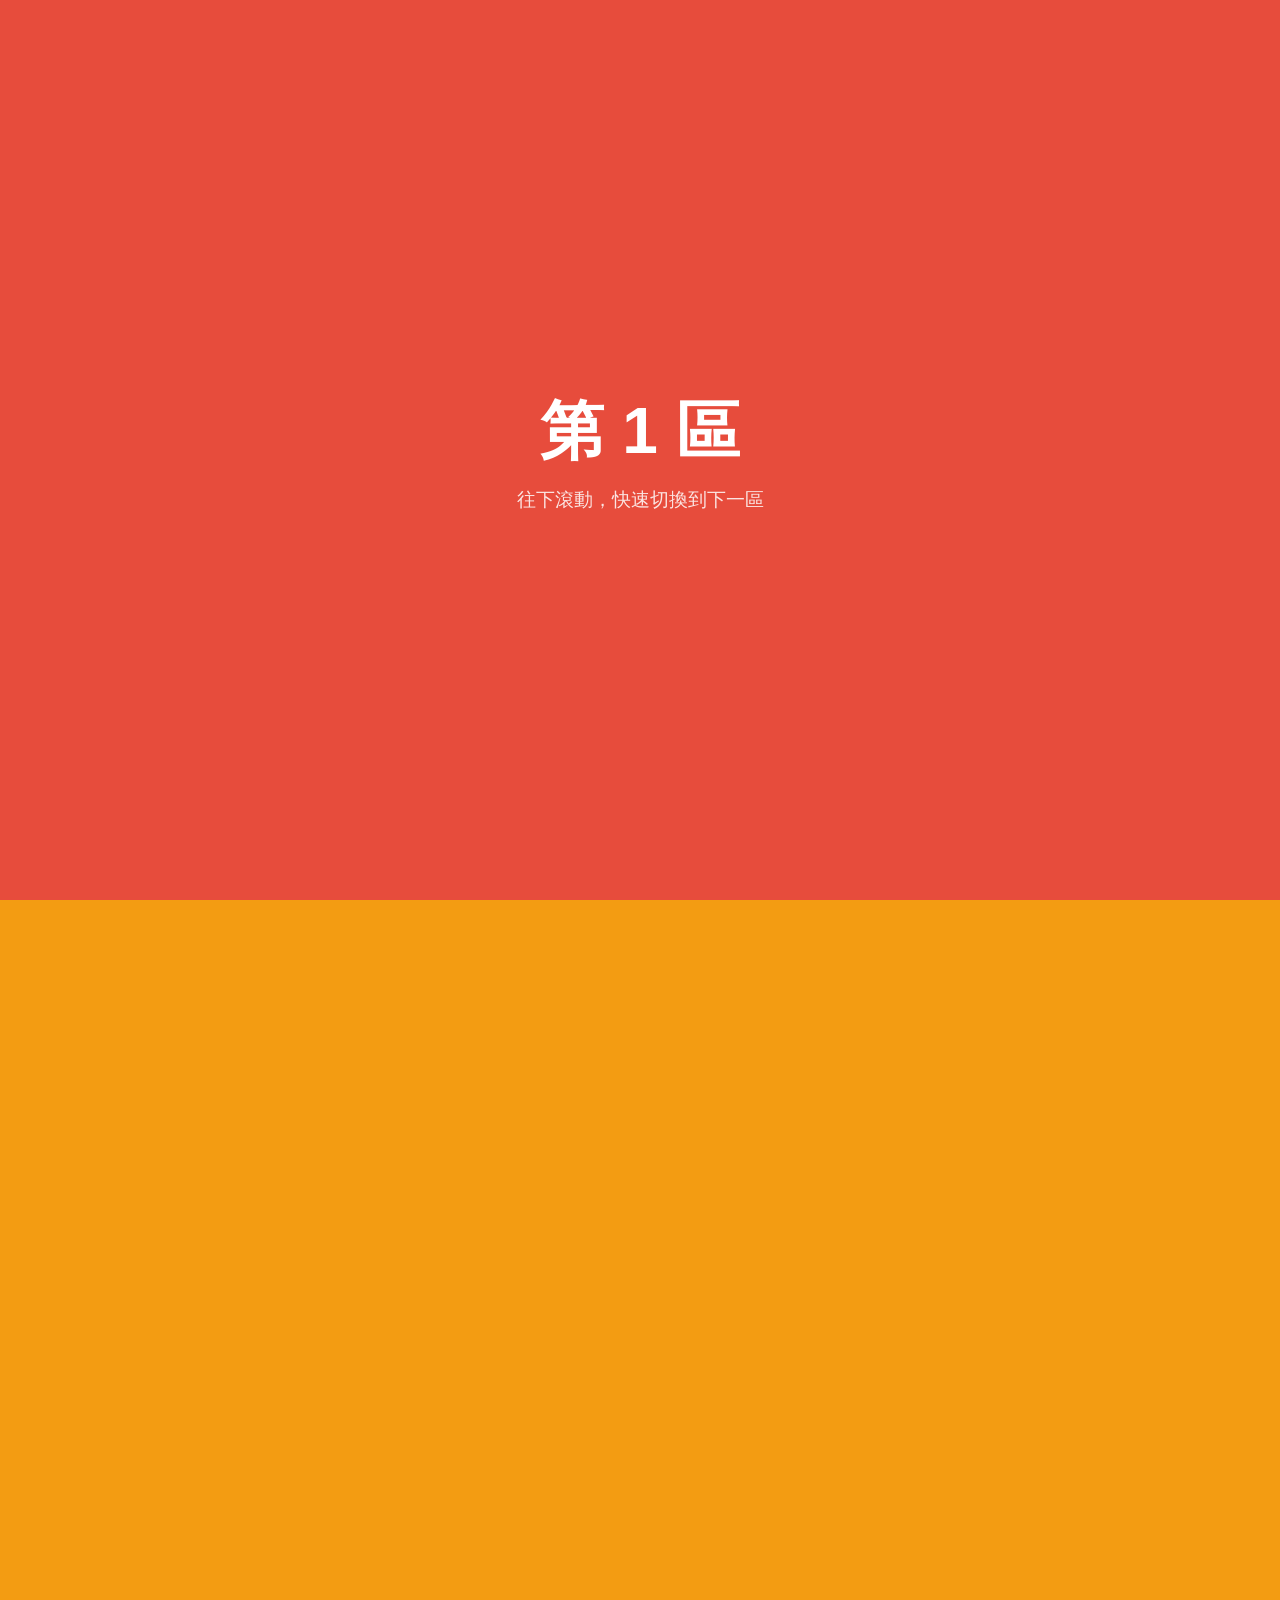
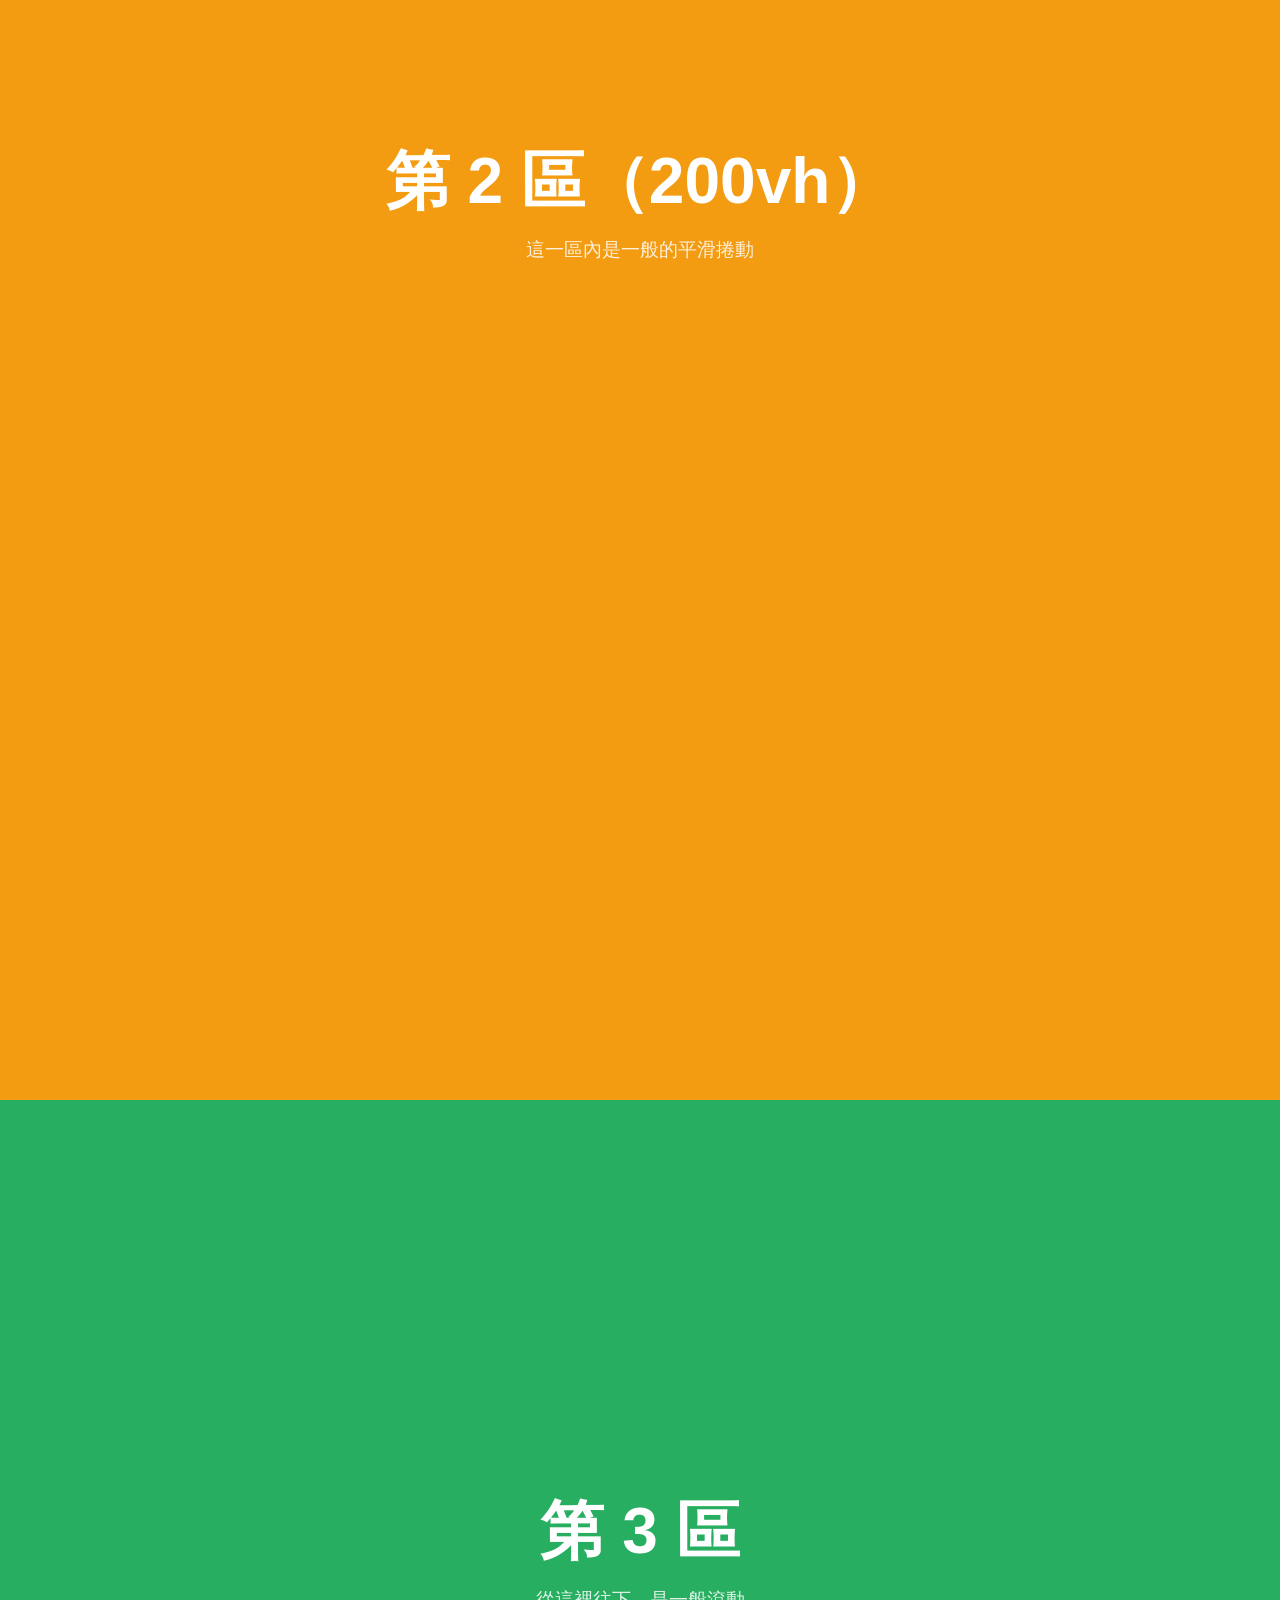
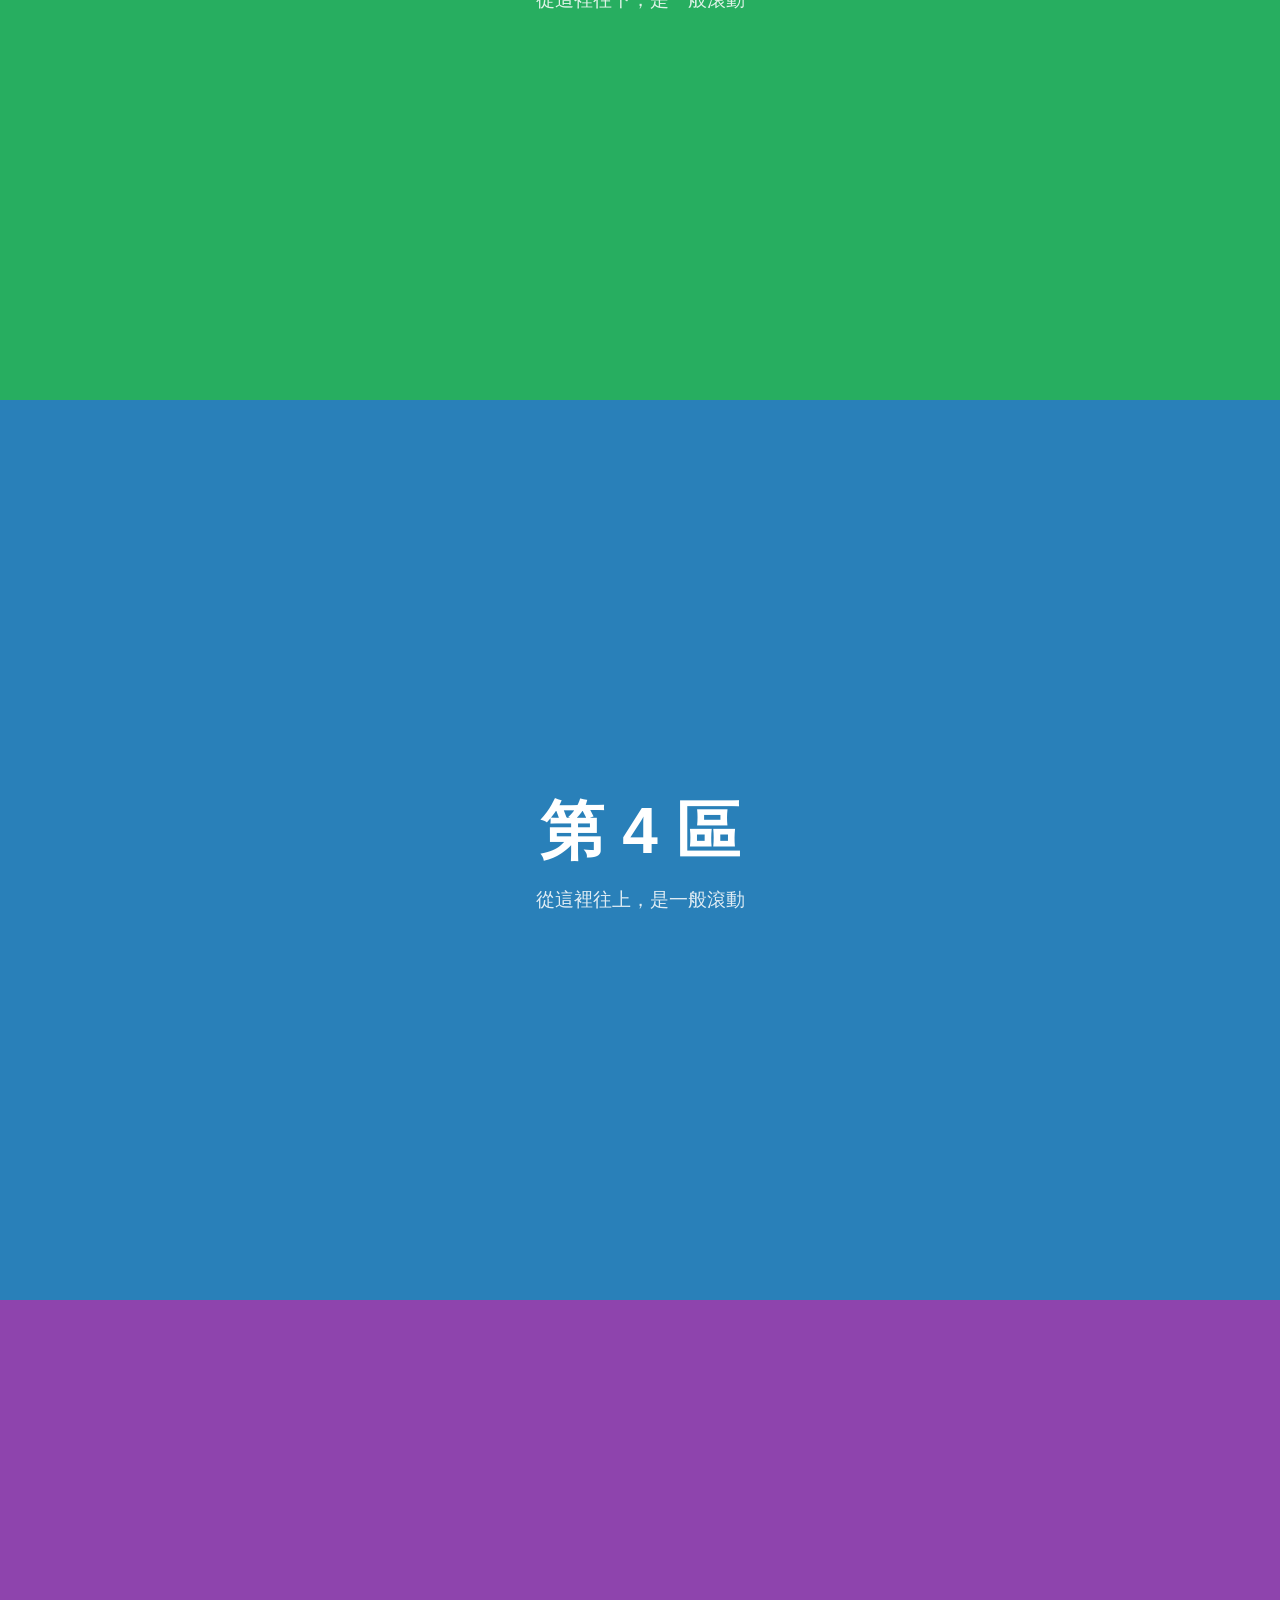
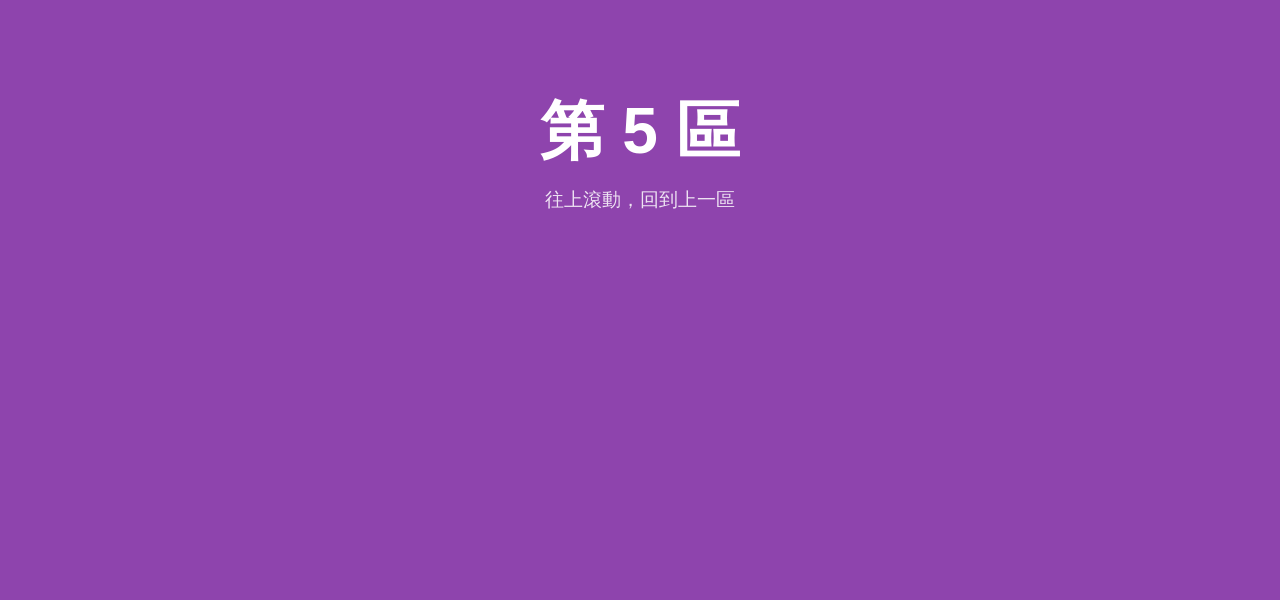
==== as06/AS06-AI-multuple-steps.html @ cae2fd7e "Create AS06-AI-multuple-steps.html" ====
<!DOCTYPE html>
<html lang="zh-Hant">
<head>
  <meta charset="UTF-8">
  <meta name="viewport" content="width=device-width, initial-scale=1.0">
  <title>全頁滾動示範</title>

  <style>
    /* ===== 基本重置：移除預設邊距 ===== */
    * {
      margin: 0;
      padding: 0;
      box-sizing: border-box;
    }

    body {
      font-family: "Noto Sans TC", "Microsoft JhengHei", sans-serif;
    }

    /* ===== 每一格區塊：高度 100vh（整個視窗高度），內容置中 ===== */
    .section {
      height: 100vh;
      display: flex;
      flex-direction: column;
      align-items: center;
      justify-content: center;
      color: #fff;
      text-align: center;
    }

    .section h1 {
      font-size: 4rem;
      margin-bottom: 12px;
    }

    .section p {
      font-size: 1.2rem;
      opacity: 0.85;
    }

    /* ===== 五個區塊各自使用不同的背景色 ===== */
    #sec1 { background: #e74c3c; } /* 紅 */
    #sec2 { background: #f39c12; height: 200vh; } /* 橘：高度改為 200vh */
    #sec3 { background: #27ae60; } /* 綠 */
    #sec4 { background: #2980b9; } /* 藍 */
    #sec5 { background: #8e44ad; } /* 紫 */
  </style>
</head>
<body>

  <!-- ===== 五個區塊（第 2 個為 200vh，其餘為 100vh） ===== -->
  <div class="section" id="sec1"><h1>第 1 區</h1><p>往下滾動，快速切換到下一區</p></div>
  <div class="section" id="sec2"><h1>第 2 區（200vh）</h1><p>這一區內是一般的平滑捲動</p></div>
  <div class="section" id="sec3"><h1>第 3 區</h1><p>從這裡往下，是一般滾動</p></div>
  <div class="section" id="sec4"><h1>第 4 區</h1><p>從這裡往上，是一般滾動</p></div>
  <div class="section" id="sec5"><h1>第 5 區</h1><p>往上滾動，回到上一區</p></div>

  <!-- 載入 jQuery -->
  <script src="https://code.jquery.com/jquery-3.7.1.min.js"></script>

  <script>
    $(function () {

      /* ================= 可調整的參數 ================= */
      var DURATION     = 500;   // 整頁切換的動畫時間（毫秒）
      var TOLERANCE    = 2;     // 位置判斷的容許誤差（像素）
      var WHEEL_SPEED  = 1.275; // 自由滾動區：滾輪距離倍率（越大滑越遠）
      var EASE         = 0.22;  // 自由滾動區：緩動係數（0~1，越大追得越快）
      var GESTURE_GAP  = 200;   // 判定「新的一次滾動」所需的滾輪停頓時間（毫秒）

      /* ================= 狀態變數 ================= */
      var isAnimating  = false; // 是否正在做整頁切換動畫
      var lastWheelAt  = 0;      // 上一次收到滾輪事件的時間
      var freeY        = 0;      // 自由滾動區：目前（平滑中的）位置
      var freeTarget   = 0;      // 自由滾動區：目標位置
      var freeRunning  = false;  // 自由滾動的平滑動畫是否在執行
      var rafId        = null;   // requestAnimationFrame 的編號

      /**
       * 取得版面的關鍵位置（以 h = 視窗高度為單位）
       * 區塊位置：第1區 0~h、第2區 h~3h（200vh）、第3區 3h~4h、第4區 4h~5h、第5區 5h~6h
       * 因為頁面最多只能捲到 5h（視窗頂端），所以「停靠點」為 0、h、2h、3h、4h、5h
       */
      function getLayout() {
        var h = $(window).height();

        return {
          // 所有「整頁切換」可停靠的位置
          stops: [0, h, 2 * h, 3 * h, 4 * h, 5 * h],

          // 自由（一般）滾動區：
          //  區域 A：第 2 區內部（h ~ 2h）
          //  區域 B：第 3、4 區之間（3h ~ 4h）
          // up / down 是「在邊界再繼續滾」時要整頁切換到的位置
          zones: [
            { min: h,     max: 2 * h, up: 0,     down: 3 * h },
            { min: 3 * h, max: 4 * h, up: 2 * h, down: 5 * h }
          ]
        };
      }

      /**
       * 整頁切換：平滑捲動到指定的像素位置
       * @param {number} pos 要捲到的位置（像素）
       */
      function goToPosition(pos) {
        stopFreeScroll();             // 先停止自由滾動的平滑動畫
        isAnimating = true;

        $('html, body').stop().animate(
          { scrollTop: pos },
          DURATION,
          'swing',
          function () {
            isAnimating = false;      // 動畫結束，解除鎖定
          }
        );
      }

      /** 停止自由滾動區的平滑動畫 */
      function stopFreeScroll() {
        freeRunning = false;
        if (rafId) {
          cancelAnimationFrame(rafId);
          rafId = null;
        }
      }

      /**
       * 自由滾動區的平滑動畫迴圈
       * 每一幀都讓目前位置「追」向目標位置一小段距離，
       * 就會產生類似慣性、快速滑動的順暢效果。
       */
      function freeLoop() {
        var diff = freeTarget - freeY;

        if (Math.abs(diff) < 0.5) {
          // 已經非常接近目標：直接貼齊並結束動畫
          freeY = freeTarget;
          window.scrollTo(0, freeY);
          freeRunning = false;
          rafId = null;
          return;
        }

        freeY += diff * EASE;         // 每幀前進剩餘距離的一部分
        window.scrollTo(0, freeY);
        rafId = requestAnimationFrame(freeLoop);
      }

      /**
       * 滾輪事件處理
       * 使用原生 addEventListener 並設定 passive:false，
       * 才能在需要時呼叫 preventDefault() 阻止瀏覽器預設的滾動。
       */
      document.addEventListener('wheel', function (e) {

        var now = Date.now();
        // 與上一次滾輪事件的間隔：間隔夠長，代表使用者開始了「新的一次滾動」
        var isNewGesture = (now - lastWheelAt) > GESTURE_GAP;
        lastWheelAt = now;

        // 整頁切換動畫進行中：阻止預設滾動並忽略這次滾輪
        if (isAnimating) {
          e.preventDefault();
          return;
        }

        var layout = getLayout();
        var y      = $(window).scrollTop();   // 目前捲動位置
        var dir    = e.deltaY > 0 ? 1 : -1;   // 方向：往下 = 1，往上 = -1

        // 找出目前位置是否落在某個自由滾動區內
        var zone = null;
        for (var i = 0; i < layout.zones.length; i++) {
          var z = layout.zones[i];
          if (y >= z.min - TOLERANCE && y <= z.max + TOLERANCE) {
            zone = z;
            break;
          }
        }

        // ---------- 情況 A：位於自由滾動區（一般平滑捲動） ----------
        if (zone) {

          e.preventDefault(); // 由程式接手，才能做平滑效果並限制範圍

          // 在區域頂端又往上滾：必須是「新的一次滾動」才整頁切換，
          // 避免快速滑動時慣性一路衝過邊界
          if (y <= zone.min + TOLERANCE && dir < 0) {
            if (isNewGesture) { goToPosition(zone.up); }
            return;
          }

          // 在區域底端又往下滾：同理，必須是新的一次滾動才整頁切換
          if (y >= zone.max - TOLERANCE && dir > 0) {
            if (isNewGesture) { goToPosition(zone.down); }
            return;
          }

          // 一般滾動：若平滑動畫沒有在跑，先把位置同步為目前實際位置
          if (!freeRunning) {
            freeY      = y;
            freeTarget = y;
          }

          // 依滾輪量累加目標位置，並限制在該自由滾動區範圍內
          freeTarget += e.deltaY * WHEEL_SPEED;
          freeTarget  = Math.max(zone.min, Math.min(zone.max, freeTarget));

          // 啟動平滑動畫迴圈（若已在跑則不重複啟動）
          if (!freeRunning) {
            freeRunning = true;
            rafId = requestAnimationFrame(freeLoop);
          }
          return;
        }

        // ---------- 情況 B：其他位置（整頁切換） ----------
        e.preventDefault();                       // 阻止一般滾動

        var target = null;
        var stops  = layout.stops;

        if (dir > 0) {
          // 往下：找出比目前位置大的最近停靠點
          for (var j = 0; j < stops.length; j++) {
            if (stops[j] > y + TOLERANCE) { target = stops[j]; break; }
          }
        } else {
          // 往上：找出比目前位置小的最近停靠點
          for (var k = stops.length - 1; k >= 0; k--) {
            if (stops[k] < y - TOLERANCE) { target = stops[k]; break; }
          }
        }

        if (target !== null) {
          goToPosition(target);
        }

      }, { passive: false });

    });
  </script>
</body>
</html>
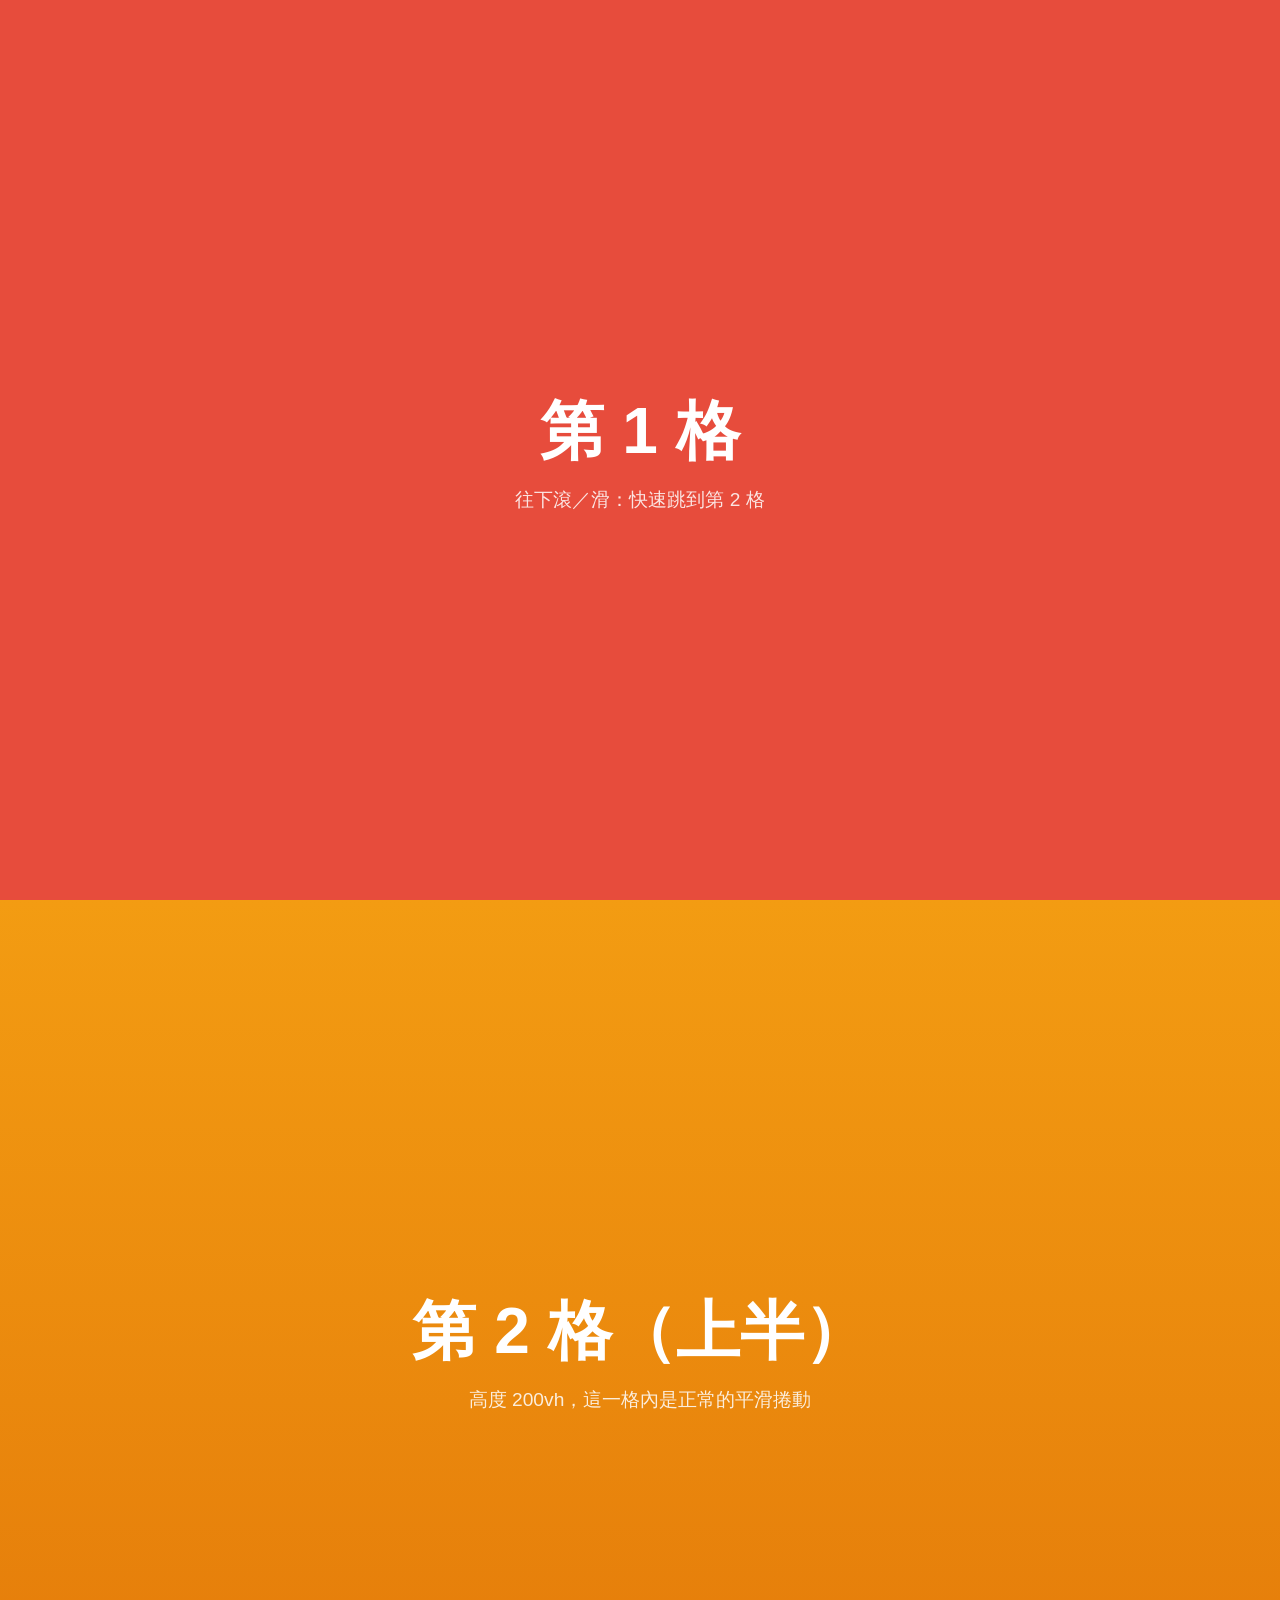
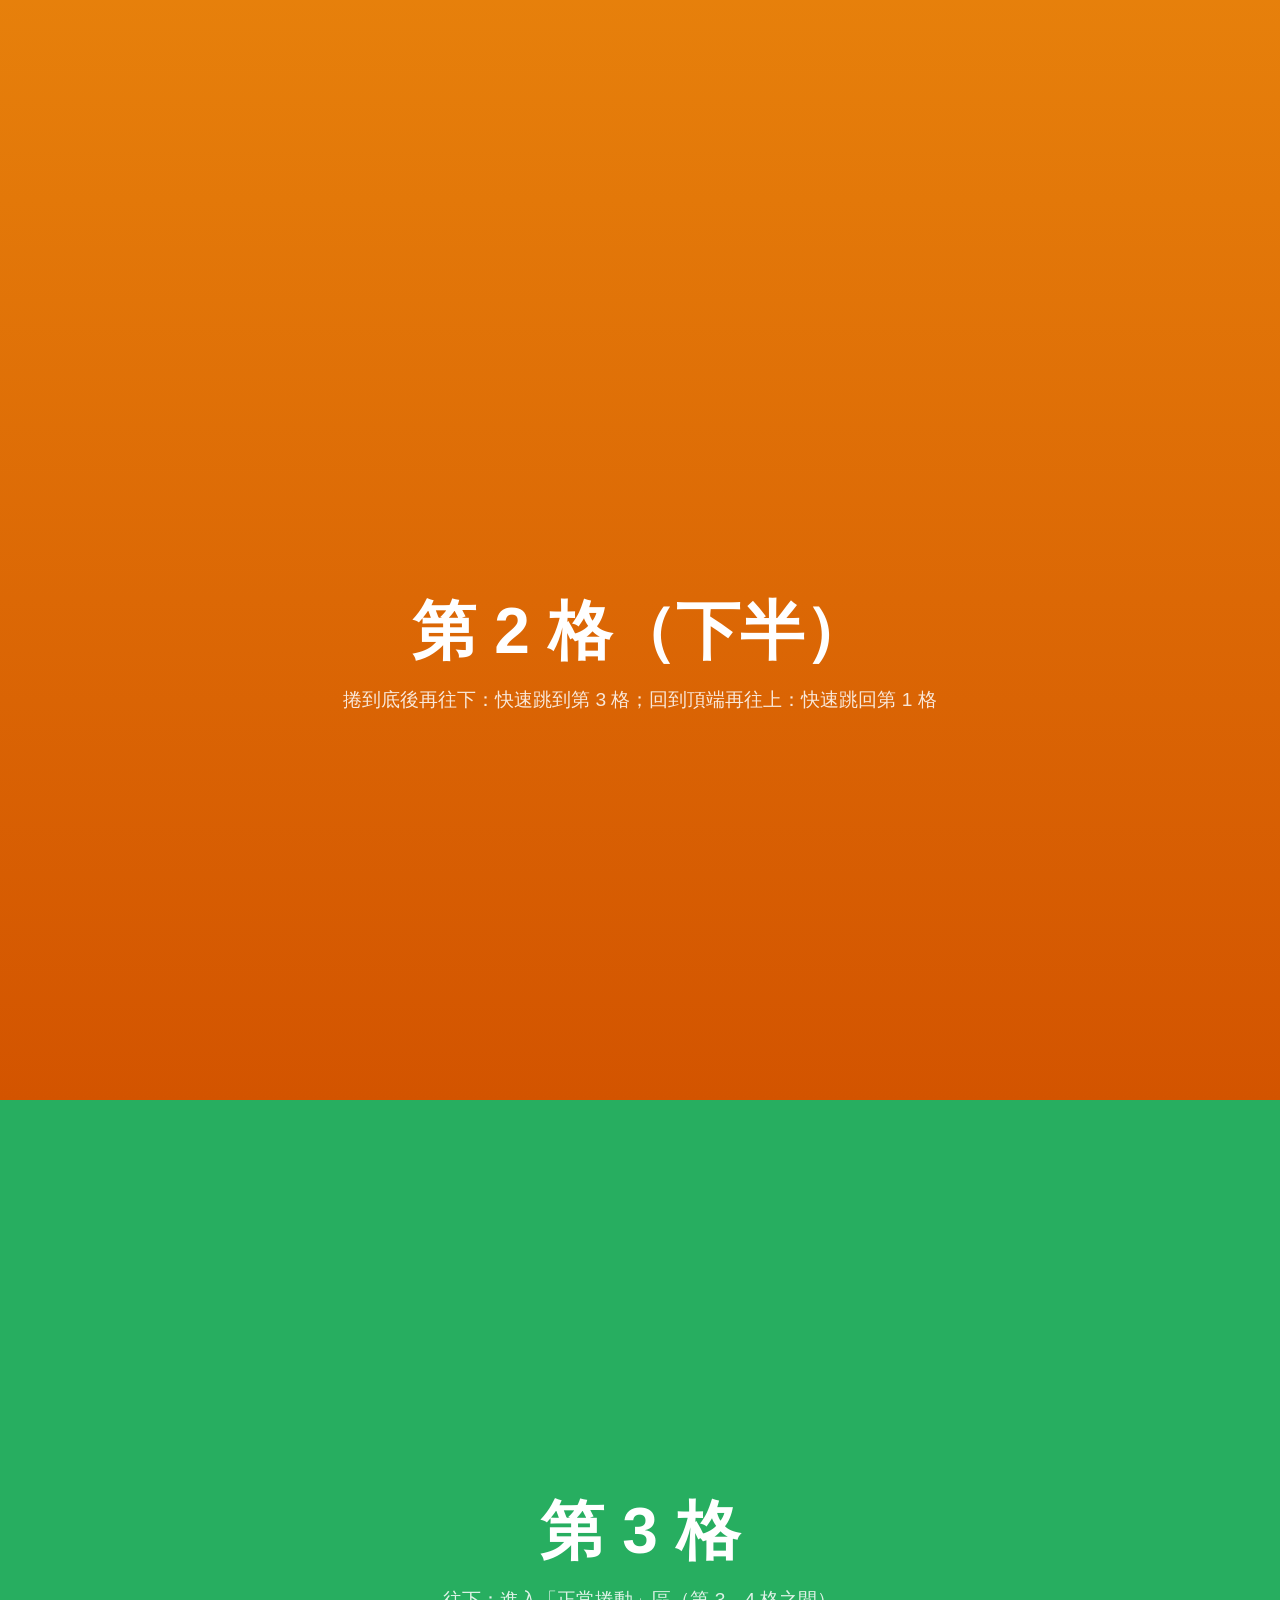
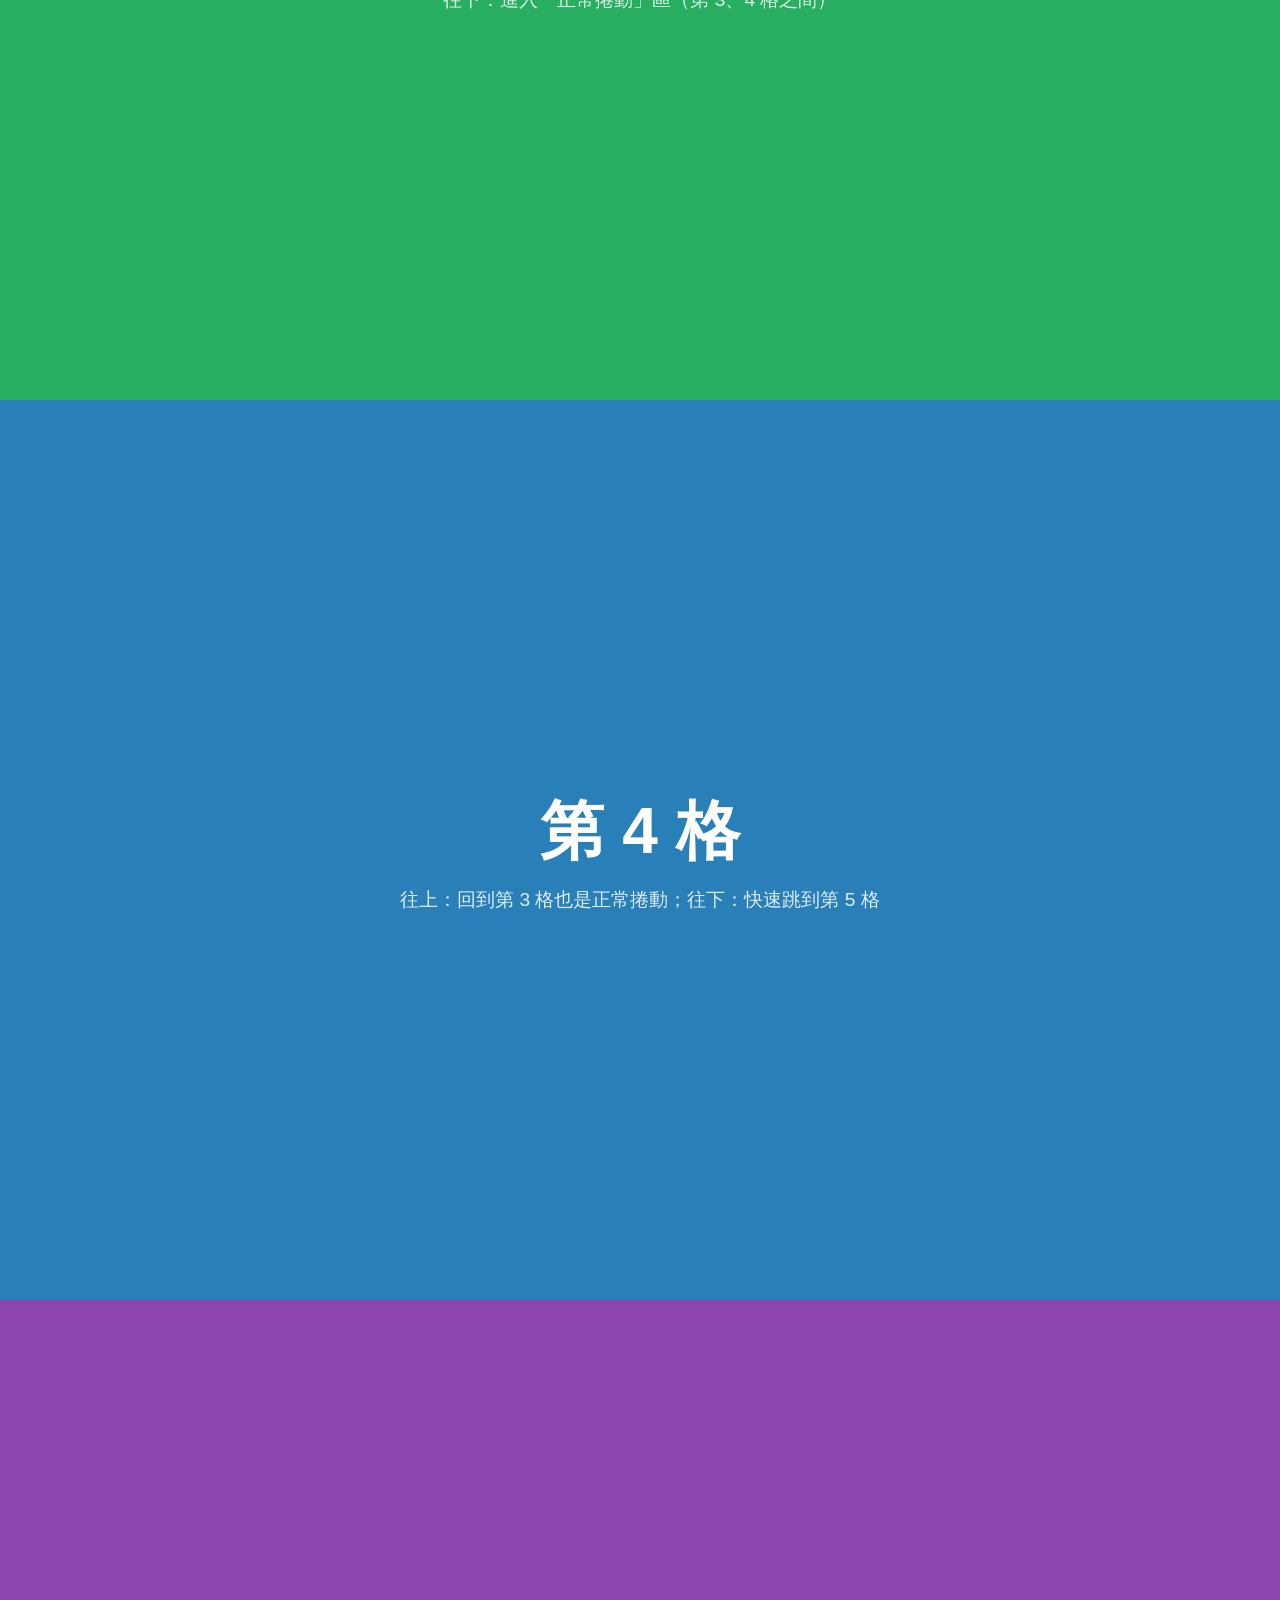
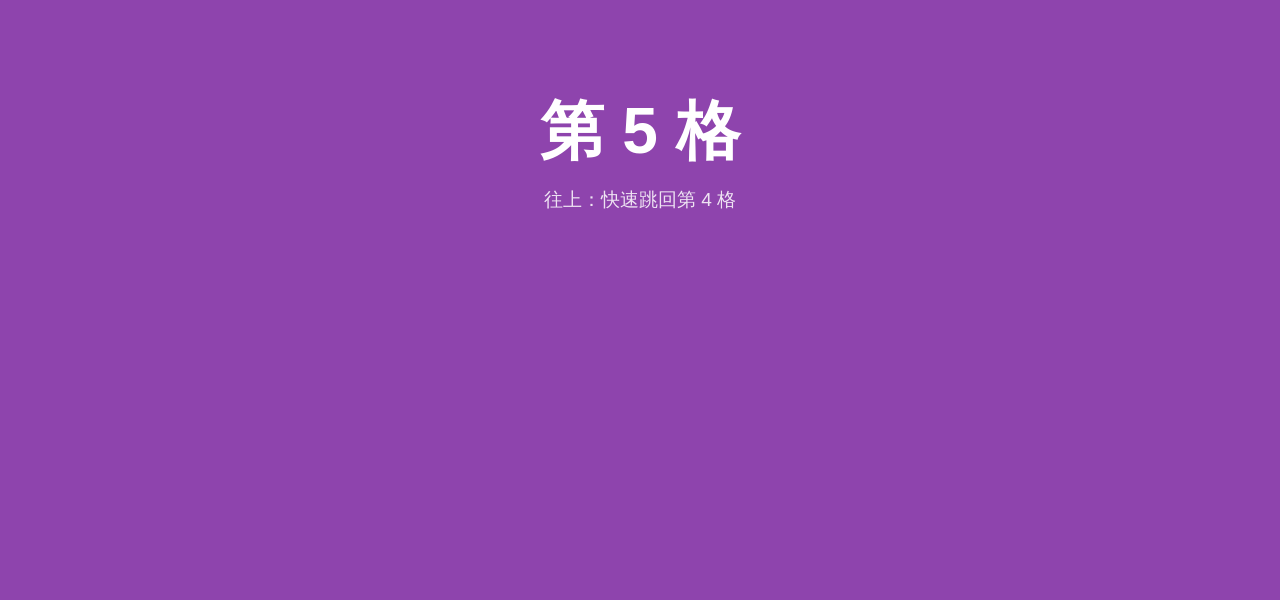
==== commit d998d283: "Update AS06-AI-multuple-steps.html" ====
--- a/as06/AS06-AI-multuple-steps.html
+++ b/as06/AS06-AI-multuple-steps.html
@@ -3,29 +3,35 @@
 <head>
   <meta charset="UTF-8">
   <meta name="viewport" content="width=device-width, initial-scale=1.0">
-  <title>全頁滾動示範</title>
+  <title>全螢幕分頁捲動</title>
 
   <style>
-    /* ===== 基本重置：移除預設邊距 ===== */
+    /* ===== 基本重置 ===== */
     * {
       margin: 0;
       padding: 0;
       box-sizing: border-box;
     }
 
+    /* 關閉邊緣回彈與下拉重新整理，避免干擾 JS 控制的捲動 */
+    html, body {
+      overscroll-behavior: none;
+    }
+
     body {
       font-family: "Noto Sans TC", "Microsoft JhengHei", sans-serif;
-    }
-
-    /* ===== 每一格區塊：高度 100vh（整個視窗高度），內容置中 ===== */
+      color: #fff;
+    }
+
+    /* ===== 每一個區塊：高度 100vh，內容置中 ===== */
     .section {
-      height: 100vh;
-      display: flex;
+      height: 100vh;              /* 高度剛好等於視窗高度 */
+      display: flex;              /* 用 flex 讓文字上下左右置中 */
       flex-direction: column;
+      justify-content: center;
       align-items: center;
-      justify-content: center;
-      color: #fff;
       text-align: center;
+      padding: 0 20px;
     }
 
     .section h1 {
@@ -38,22 +44,64 @@
       opacity: 0.85;
     }
 
-    /* ===== 五個區塊各自使用不同的背景色 ===== */
-    #sec1 { background: #e74c3c; } /* 紅 */
-    #sec2 { background: #f39c12; height: 200vh; } /* 橘：高度改為 200vh */
-    #sec3 { background: #27ae60; } /* 綠 */
-    #sec4 { background: #2980b9; } /* 藍 */
-    #sec5 { background: #8e44ad; } /* 紫 */
+    /* ===== 第 2 格：高度改為 200vh，內容由上而下排列 ===== */
+    #s2 {
+      height: 200vh;
+      justify-content: flex-start;
+    }
+
+    /* 第 2 格裡的上、下兩半，各佔 100vh，文字各自置中 */
+    .half {
+      height: 100vh;
+      width: 100%;
+      display: flex;
+      flex-direction: column;
+      justify-content: center;
+      align-items: center;
+      text-align: center;
+    }
+
+    /* ===== 五個不同顏色的色塊 ===== */
+    #s1 { background: #e74c3c; }  /* 紅 */
+    #s2 { background: linear-gradient(#f39c12, #d35400); }  /* 橘（漸層，方便看出正在捲動） */
+    #s3 { background: #27ae60; }  /* 綠 */
+    #s4 { background: #2980b9; }  /* 藍 */
+    #s5 { background: #8e44ad; }  /* 紫 */
   </style>
 </head>
 <body>
 
-  <!-- ===== 五個區塊（第 2 個為 200vh，其餘為 100vh） ===== -->
-  <div class="section" id="sec1"><h1>第 1 區</h1><p>往下滾動，快速切換到下一區</p></div>
-  <div class="section" id="sec2"><h1>第 2 區（200vh）</h1><p>這一區內是一般的平滑捲動</p></div>
-  <div class="section" id="sec3"><h1>第 3 區</h1><p>從這裡往下，是一般滾動</p></div>
-  <div class="section" id="sec4"><h1>第 4 區</h1><p>從這裡往上，是一般滾動</p></div>
-  <div class="section" id="sec5"><h1>第 5 區</h1><p>往上滾動，回到上一區</p></div>
+  <!-- 5 個 100vh 的 div -->
+  <div class="section" id="s1">
+    <h1>第 1 格</h1>
+    <p>往下滾／滑：快速跳到第 2 格</p>
+  </div>
+
+  <div class="section" id="s2">
+    <div class="half">
+      <h1>第 2 格（上半）</h1>
+      <p>高度 200vh，這一格內是正常的平滑捲動</p>
+    </div>
+    <div class="half">
+      <h1>第 2 格（下半）</h1>
+      <p>捲到底後再往下：快速跳到第 3 格；回到頂端再往上：快速跳回第 1 格</p>
+    </div>
+  </div>
+
+  <div class="section" id="s3">
+    <h1>第 3 格</h1>
+    <p>往下：進入「正常捲動」區（第 3、4 格之間）</p>
+  </div>
+
+  <div class="section" id="s4">
+    <h1>第 4 格</h1>
+    <p>往上：回到第 3 格也是正常捲動；往下：快速跳到第 5 格</p>
+  </div>
+
+  <div class="section" id="s5">
+    <h1>第 5 格</h1>
+    <p>往上：快速跳回第 4 格</p>
+  </div>
 
   <!-- 載入 jQuery -->
   <script src="https://code.jquery.com/jquery-3.7.1.min.js"></script>
@@ -61,184 +109,292 @@
   <script>
     $(function () {
 
-      /* ================= 可調整的參數 ================= */
-      var DURATION     = 500;   // 整頁切換的動畫時間（毫秒）
-      var TOLERANCE    = 2;     // 位置判斷的容許誤差（像素）
-      var WHEEL_SPEED  = 1.275; // 自由滾動區：滾輪距離倍率（越大滑越遠）
-      var EASE         = 0.22;  // 自由滾動區：緩動係數（0~1，越大追得越快）
-      var GESTURE_GAP  = 200;   // 判定「新的一次滾動」所需的滾輪停頓時間（毫秒）
-
-      /* ================= 狀態變數 ================= */
-      var isAnimating  = false; // 是否正在做整頁切換動畫
-      var lastWheelAt  = 0;      // 上一次收到滾輪事件的時間
-      var freeY        = 0;      // 自由滾動區：目前（平滑中的）位置
-      var freeTarget   = 0;      // 自由滾動區：目標位置
-      var freeRunning  = false;  // 自由滾動的平滑動畫是否在執行
-      var rafId        = null;   // requestAnimationFrame 的編號
-
-      /**
-       * 取得版面的關鍵位置（以 h = 視窗高度為單位）
-       * 區塊位置：第1區 0~h、第2區 h~3h（200vh）、第3區 3h~4h、第4區 4h~5h、第5區 5h~6h
-       * 因為頁面最多只能捲到 5h（視窗頂端），所以「停靠點」為 0、h、2h、3h、4h、5h
-       */
-      function getLayout() {
-        var h = $(window).height();
-
-        return {
-          // 所有「整頁切換」可停靠的位置
-          stops: [0, h, 2 * h, 3 * h, 4 * h, 5 * h],
-
-          // 自由（一般）滾動區：
-          //  區域 A：第 2 區內部（h ~ 2h）
-          //  區域 B：第 3、4 區之間（3h ~ 4h）
-          // up / down 是「在邊界再繼續滾」時要整頁切換到的位置
-          zones: [
-            { min: h,     max: 2 * h, up: 0,     down: 3 * h },
-            { min: 3 * h, max: 4 * h, up: 2 * h, down: 5 * h }
-          ]
-        };
-      }
-
-      /**
-       * 整頁切換：平滑捲動到指定的像素位置
-       * @param {number} pos 要捲到的位置（像素）
-       */
-      function goToPosition(pos) {
-        stopFreeScroll();             // 先停止自由滾動的平滑動畫
-        isAnimating = true;
-
-        $('html, body').stop().animate(
-          { scrollTop: pos },
-          DURATION,
-          'swing',
-          function () {
-            isAnimating = false;      // 動畫結束，解除鎖定
+      /* =====================================================
+       * 設定參數
+       * ===================================================== */
+      var DURATION    = 600;  // 「快速跳轉」動畫時間（毫秒）
+      var QUIET_GAP   = 120;  // 滾輪事件中斷超過這段時間，視為「新的一次手勢」（毫秒）
+      var LOCK_MAX    = 500;  // 跳轉後鎖定超過這段時間，只要滾動力道夠大（≥ BIG_DELTA）就視為新手勢
+      var BIG_DELTA   = 40;   // 上面所說的「力道夠大」門檻（像素）
+      var FREE_EASE   = 0.3;  // 正常捲動區的平滑係數（0~1）：越大越跟手，越小越滑順
+      var FREE_STEP   = 150;  // 正常捲動區內，單次滾輪事件最多移動的像素（避免用力一滑速度暴衝）
+      var EDGE_HOLD   = 250;  // 碰到第 3、4 格邊界後，至少等這段時間才可能解鎖（毫秒）
+      var TOUCH_MIN   = 10;   // 手機：手指移動超過這個像素就立即切換頁面（數值小 = 很靈敏）
+      var EPS         = 2;    // 位置判斷的容許誤差（像素）
+
+      /* =====================================================
+       * 狀態變數
+       * ===================================================== */
+      var $page       = $('html, body');
+      var animating   = false;  // 快速跳轉動畫進行中
+      var animTimer   = null;   // 保險計時器：確保 animating 一定會被解除
+      var locked      = false;  // 鎖定：跳轉或碰到邊界後，等「新的一次手勢」才解鎖（避免觸控板慣性連跳）
+      var lockedSince = 0;      // 開始鎖定（或動畫結束）的時間
+      var allowForce  = true;   // 鎖定期間，是否允許用「鎖定很久後力道夠大」判定為新手勢（只用在跳轉後）
+      var lockDir     = 0;      // 鎖定當下的滾動方向（1 = 往下，-1 = 往上）
+      var sawDecline  = false;  // 鎖定期間是否已看到力道變小（代表慣性滑動已開始減速）
+      var lastWheel   = 0;      // 上一次收到滾輪事件的時間
+      var lastAbs     = 0;      // 上一次滾輪事件的力道（絕對值）
+      var freeTarget  = null;   // 正常捲動區內累積的目標位置（避免用過時的 scrollTop 計算而衝過頭）
+      var freeTimer   = null;   // 閒置一段時間後，清掉 freeTarget
+      var freeCurrent = null;   // 正常捲動區目前「實際顯示」的位置（會以緩動追向 freeTarget）
+      var freeRaf     = null;   // requestAnimationFrame 的編號
+      var edgeLock    = false;  // 目前的鎖定是否為「碰到邊界」造成的
+
+      /* =====================================================
+       * 工具函式
+       * ===================================================== */
+
+      /* 一個區塊的高度（= 100vh 的實際像素） */
+      function H() {
+        return $('#s1').outerHeight();
+      }
+
+      /* 「正常捲動區」清單，單位是「一個視窗高度（100vh）」的倍數，指的是 scrollTop 的範圍：
+         - [1, 2]：第 2 格（200vh）頂端 ～ 第 2 格底端
+                   （scrollTop = 2 倍時，視窗底端剛好就是第 2 格的底端）
+         - [3, 4]：第 3 格頂端 ～ 第 4 格頂端
+         版面位置：第 1 格 0~1、第 2 格 1~3、第 3 格 3~4、第 4 格 4~5、第 5 格 5~6 */
+      var FREE_ZONES = [[1, 2], [3, 4]];
+      var LAST_STOP  = 5;   // 最後一個停靠位置（第 5 格頂端 = 5 倍視窗高度）
+
+      /* 找出「目前位置 + 滾動方向」所在的正常捲動區，回傳 [下邊界, 上邊界]（像素），不在任何正常捲動區則回傳 null
+         - 往下：區頂端（含）～ 區底端（不含）
+         - 往上：區底端（含）～ 區頂端（不含） */
+      function findZone(st, down) {
+        var h = H();
+        for (var i = 0; i < FREE_ZONES.length; i++) {
+          var a = FREE_ZONES[i][0] * h, b = FREE_ZONES[i][1] * h;
+          var hit = down
+            ? (st >= a - EPS && st <  b - EPS)
+            : (st >  a + EPS && st <= b + EPS);
+          if (hit) { return [a, b]; }
+        }
+        return null;
+      }
+
+      /* 限制數值範圍 */
+      function clamp(v, min, max) {
+        return Math.max(min, Math.min(max, v));
+      }
+
+      /* 正常捲動區的平滑動畫：每一個畫面影格，讓實際位置往目標位置靠近一部分。
+         比起每次滾輪事件都重新啟動 jQuery 動畫，這樣不會斷斷續續，觸控板的細小滾動也很順 */
+      function freeTick() {
+        var diff = freeTarget - freeCurrent;
+        if (Math.abs(diff) < 0.5) {            // 已經很接近：直接到位並結束
+          freeCurrent = freeTarget;
+          window.scrollTo(0, freeCurrent);
+          freeRaf = null;
+          return;
+        }
+        freeCurrent += diff * FREE_EASE;
+        window.scrollTo(0, freeCurrent);
+        freeRaf = requestAnimationFrame(freeTick);
+      }
+
+      /* 開始（或繼續）正常捲動區的平滑動畫 */
+      function startFree() {
+        if (freeCurrent === null) { freeCurrent = $(window).scrollTop(); }
+        if (!freeRaf) { freeRaf = requestAnimationFrame(freeTick); }
+      }
+
+      /* 取消正常捲動區的平滑動畫與相關狀態 */
+      function cancelFree() {
+        if (freeRaf) { cancelAnimationFrame(freeRaf); freeRaf = null; }
+        freeCurrent = null;
+        freeTarget  = null;
+      }
+
+      /* 目前位置在指定方向上，是否屬於「正常捲動區」 */
+      function inFreeZone(st, down) {
+        return findZone(st, down) !== null;
+      }
+
+      /* 結束跳轉狀態（動畫完成、被中斷、或保險計時器到時都會呼叫） */
+      function finishAnim() {
+        animating   = false;
+        lockedSince = Date.now();
+        clearTimeout(animTimer);
+      }
+
+      /* 停止目前的動畫；一定同時解除 animating，避免卡死而完全無法捲動 */
+      function stopAnim() {
+        $page.stop(true);
+        animating = false;
+        clearTimeout(animTimer);
+      }
+
+      /* 快速跳轉到指定位置（動畫期間鎖定） */
+      function goTo(targetTop, down) {
+        stopAnim();
+        animating  = true;
+        locked     = true;       // 動畫結束後仍需等「新手勢」才解鎖
+        allowForce = true;
+        lockDir    = down ? 1 : -1;
+        sawDecline = false;
+        edgeLock   = false;
+        cancelFree();
+        $page.animate({ scrollTop: targetTop }, DURATION, finishAnim);
+        // 保險：就算動畫的完成回呼沒被呼叫，也一定會解除 animating
+        animTimer = setTimeout(finishAnim, DURATION + 150);
+      }
+
+      /* 根據目前位置與方向，跳到上一格／下一格 */
+      function snapStep(st, down) {
+        var h = H();
+        var index  = Math.round(st / h);                       // 目前在第幾格（0~4）
+        var target = clamp(index + (down ? 1 : -1), 0, LAST_STOP);   // 目標停靠位置
+        if (target !== index) {
+          goTo(target * h, down);
+        }
+      }
+
+      /* =====================================================
+       * 滑鼠滾輪／觸控板
+       * ===================================================== */
+      function onWheel(e) {
+        if (e.ctrlKey) { return; }                 // Ctrl + 滾輪 = 縮放，不處理
+
+        var dy = e.deltaY;
+        if (e.deltaMode === 1) { dy *= 40; }       // 以「行」為單位時，換算成像素
+        if (dy === 0) { return; }
+
+        e.preventDefault();                        // 所有捲動都由程式控制
+
+        var now     = Date.now();
+        var gap     = now - lastWheel;             // 與上一個滾輪事件的間隔
+        var abs     = Math.abs(dy);
+        var prevAbs = lastAbs;
+        lastWheel   = now;
+        lastAbs     = abs;
+        var down    = dy > 0;
+
+        /* 鎖定期間記錄「力道是否已經開始變小」：
+           觸控板慣性滑動的力道會逐漸減弱，看到減弱之後再變強，才可能是新的一次滑動 */
+        if (locked && abs < prevAbs) { sawDecline = true; }
+
+        /* 動畫進行中：直接忽略 */
+        if (animating) { return; }
+
+        /* 鎖定中：判斷這個事件是不是「新的一次手勢」。
+           碰到第 3、4 格邊界或剛跳轉完時，觸控板的慣性滑動還會持續一陣子，
+           這些慣性事件不能再觸發換頁。以下任一條件成立，才視為使用者又開始新的滑動：
+             (a) 事件中斷了一小段時間（手指離開、慣性結束）
+             (b) 已經看到力道減弱，之後力道又明顯變強（慣性中又滑了一次）
+             (c) 方向相反（慣性不會反向）
+             (d) 跳轉後鎖定一段時間，出現力道夠大的滾動（只用在跳轉後） */
+        if (locked) {
+          var dir        = down ? 1 : -1;
+          // 碰到邊界的鎖定：先「冷卻」一小段時間，期間只有反方向才能解鎖，
+          // 這樣用力一滑造成的慣性（包含中途的短暫停頓）不會直接換頁
+          var cooling    = edgeLock && (now - lockedSince) < EDGE_HOLD;
+          var newByGap   = !cooling && gap >= QUIET_GAP;
+          var newByAccel = !cooling && sawDecline && abs > prevAbs * 1.3 && (abs - prevAbs) >= (edgeLock ? 12 : 6);
+          var newByRev   = dir !== lockDir;
+          var newByForce = allowForce && (now - lockedSince) >= LOCK_MAX && abs >= BIG_DELTA;
+          if (!(newByGap || newByAccel || newByRev || newByForce)) { return; }
+          locked = false;
+        }
+
+        // 正常捲動區內以 freeTarget 為準，否則讀實際的 scrollTop
+        var st = (freeTarget !== null) ? freeTarget : $(window).scrollTop();
+
+        /* ---------- A：正常捲動區（第 3、4 格之間） ---------- */
+        var zone = findZone(st, down);      // 目前所在的正常捲動區（沒有則為 null）
+        if (zone) {
+          // 用「累積目標位置」計算，並夾在邊界內，所以不可能衝過頭
+          // 單次移動量設上限，用力一滑也不會一下子衝到底
+          var step = clamp(dy, -FREE_STEP, FREE_STEP);
+          var t = clamp(st + step, zone[0], zone[1]);
+          freeTarget = t;
+          startFree();                         // 以 requestAnimationFrame 平滑地追向目標位置
+
+          // 碰到邊界：鎖定，必須有新的手勢才會繼續（切到第 5 格或第 2 格）
+          if (t === zone[0] || t === zone[1]) {
+            locked      = true;
+            edgeLock    = true;
+            lockedSince = now;
+            allowForce  = false;   // 邊界鎖定：慣性可能很大，不能用「力道夠大」來解鎖
+            lockDir     = down ? 1 : -1;
+            sawDecline  = false;
           }
-        );
-      }
-
-      /** 停止自由滾動區的平滑動畫 */
-      function stopFreeScroll() {
-        freeRunning = false;
-        if (rafId) {
-          cancelAnimationFrame(rafId);
-          rafId = null;
-        }
-      }
-
-      /**
-       * 自由滾動區的平滑動畫迴圈
-       * 每一幀都讓目前位置「追」向目標位置一小段距離，
-       * 就會產生類似慣性、快速滑動的順暢效果。
-       */
-      function freeLoop() {
-        var diff = freeTarget - freeY;
-
-        if (Math.abs(diff) < 0.5) {
-          // 已經非常接近目標：直接貼齊並結束動畫
-          freeY = freeTarget;
-          window.scrollTo(0, freeY);
-          freeRunning = false;
-          rafId = null;
+
+          // 閒置一段時間後清除目標位置（此時平滑動畫早已到位）
+          clearTimeout(freeTimer);
+          freeTimer = setTimeout(cancelFree, 400);
           return;
         }
 
-        freeY += diff * EASE;         // 每幀前進剩餘距離的一部分
-        window.scrollTo(0, freeY);
-        rafId = requestAnimationFrame(freeLoop);
-      }
-
-      /**
-       * 滾輪事件處理
-       * 使用原生 addEventListener 並設定 passive:false，
-       * 才能在需要時呼叫 preventDefault() 阻止瀏覽器預設的滾動。
-       */
-      document.addEventListener('wheel', function (e) {
-
-        var now = Date.now();
-        // 與上一次滾輪事件的間隔：間隔夠長，代表使用者開始了「新的一次滾動」
-        var isNewGesture = (now - lastWheelAt) > GESTURE_GAP;
-        lastWheelAt = now;
-
-        // 整頁切換動畫進行中：阻止預設滾動並忽略這次滾輪
-        if (isAnimating) {
-          e.preventDefault();
-          return;
-        }
-
-        var layout = getLayout();
-        var y      = $(window).scrollTop();   // 目前捲動位置
-        var dir    = e.deltaY > 0 ? 1 : -1;   // 方向：往下 = 1，往上 = -1
-
-        // 找出目前位置是否落在某個自由滾動區內
-        var zone = null;
-        for (var i = 0; i < layout.zones.length; i++) {
-          var z = layout.zones[i];
-          if (y >= z.min - TOLERANCE && y <= z.max + TOLERANCE) {
-            zone = z;
-            break;
+        /* ---------- B：其他情況，一次只切換一頁 ---------- */
+        snapStep($(window).scrollTop(), down);
+      }
+
+      /* 必須用原生 addEventListener 並設定 passive:false，
+         否則 preventDefault() 會被瀏覽器忽略 */
+      window.addEventListener('wheel', onWheel, { passive: false });
+
+      /* =====================================================
+       * 手機觸控（行為與滑鼠滾動一致）
+       * ===================================================== */
+      var touchStartY  = 0;      // 手指按下時的 Y 座標
+      var touchStartSt = 0;      // 手指按下時的 scrollTop
+      var touching     = false;  // 是否正在追蹤一次觸控
+      var touchHandled = false;  // 這次觸控是否已經切換過頁面（一次手勢只切一頁）
+
+      document.addEventListener('touchstart', function (e) {
+        touching     = true;
+        touchHandled = false;
+        touchStartY  = e.touches[0].clientY;
+        cancelFree();                                    // 手指按下時停止觸控板的平滑動畫
+        touchStartSt = $(window).scrollTop();
+        if (!animating) { $page.stop(true); }
+      }, { passive: false });
+
+      document.addEventListener('touchmove', function (e) {
+        e.preventDefault();                              // 取消瀏覽器預設捲動
+        if (!touching || animating || touchHandled) { return; }
+
+        var dy   = touchStartY - e.touches[0].clientY;   // 正值 = 手指往上滑 = 內容往下
+        var down = dy > 0;
+
+        var zone = findZone(touchStartSt, down);
+        if (zone) {
+          // 正常捲動區：頁面跟著手指移動，並夾在邊界內
+          $(window).scrollTop(clamp(touchStartSt + dy, zone[0], zone[1]));
+        } else if (Math.abs(dy) >= TOUCH_MIN) {
+          // 其他區域：滑動夠長就立即切換一頁，同一次手勢不再切換
+          touchHandled = true;
+          snapStep(touchStartSt, down);
+        }
+      }, { passive: false });
+
+      /* 手指離開：如果滑動很短、touchmove 還沒來得及觸發切換，在這裡補上（任何一次滑動都會切換） */
+      document.addEventListener('touchend', function (e) {
+        if (touching && !touchHandled && !animating && e.changedTouches.length) {
+          var dy   = touchStartY - e.changedTouches[0].clientY;
+          var down = dy > 0;
+          if (Math.abs(dy) >= 5 && !inFreeZone(touchStartSt, down)) {
+            touchHandled = true;
+            snapStep(touchStartSt, down);
           }
         }
-
-        // ---------- 情況 A：位於自由滾動區（一般平滑捲動） ----------
-        if (zone) {
-
-          e.preventDefault(); // 由程式接手，才能做平滑效果並限制範圍
-
-          // 在區域頂端又往上滾：必須是「新的一次滾動」才整頁切換，
-          // 避免快速滑動時慣性一路衝過邊界
-          if (y <= zone.min + TOLERANCE && dir < 0) {
-            if (isNewGesture) { goToPosition(zone.up); }
-            return;
-          }
-
-          // 在區域底端又往下滾：同理，必須是新的一次滾動才整頁切換
-          if (y >= zone.max - TOLERANCE && dir > 0) {
-            if (isNewGesture) { goToPosition(zone.down); }
-            return;
-          }
-
-          // 一般滾動：若平滑動畫沒有在跑，先把位置同步為目前實際位置
-          if (!freeRunning) {
-            freeY      = y;
-            freeTarget = y;
-          }
-
-          // 依滾輪量累加目標位置，並限制在該自由滾動區範圍內
-          freeTarget += e.deltaY * WHEEL_SPEED;
-          freeTarget  = Math.max(zone.min, Math.min(zone.max, freeTarget));
-
-          // 啟動平滑動畫迴圈（若已在跑則不重複啟動）
-          if (!freeRunning) {
-            freeRunning = true;
-            rafId = requestAnimationFrame(freeLoop);
-          }
-          return;
-        }
-
-        // ---------- 情況 B：其他位置（整頁切換） ----------
-        e.preventDefault();                       // 阻止一般滾動
-
-        var target = null;
-        var stops  = layout.stops;
-
-        if (dir > 0) {
-          // 往下：找出比目前位置大的最近停靠點
-          for (var j = 0; j < stops.length; j++) {
-            if (stops[j] > y + TOLERANCE) { target = stops[j]; break; }
-          }
-        } else {
-          // 往上：找出比目前位置小的最近停靠點
-          for (var k = stops.length - 1; k >= 0; k--) {
-            if (stops[k] < y - TOLERANCE) { target = stops[k]; break; }
-          }
-        }
-
-        if (target !== null) {
-          goToPosition(target);
-        }
-
-      }, { passive: false });
+        touching = false;
+      }, { passive: true });
+
+      /* 觸控被系統中斷，結束追蹤 */
+      document.addEventListener('touchcancel', function () { touching = false; }, { passive: true });
+
+      /* =====================================================
+       * 視窗大小改變：重新對齊到最近的整格位置
+       * ===================================================== */
+      $(window).on('resize', function () {
+        if (animating) { return; }          // 動畫中不處理，避免中斷動畫
+        var h = H();
+        var index = Math.round($(window).scrollTop() / h);
+        cancelFree();
+        $page.stop(true).scrollTop(index * h);
+      });
 
     });
   </script>
